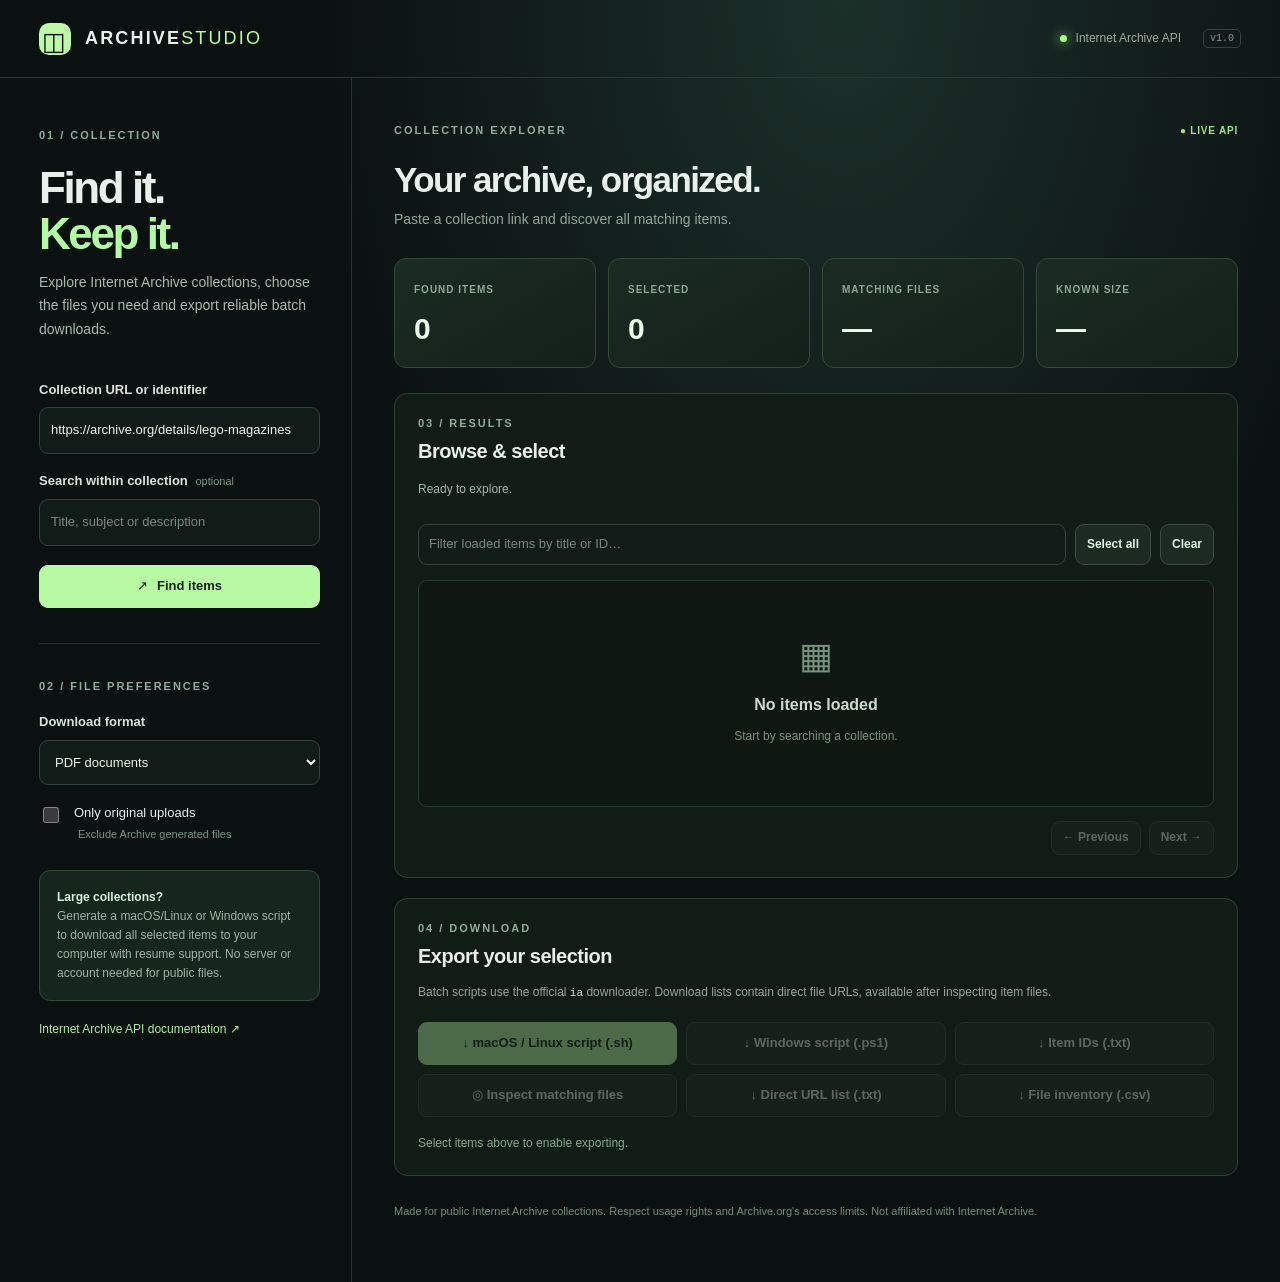
==== archive-downloader/index.html @ 4d82f28d "Add Archive Collection Studio web interface" ====
<!doctype html>
<html lang="en">
<head>
<meta charset="utf-8">
<meta name="viewport" content="width=device-width,initial-scale=1">
<meta name="color-scheme" content="dark">
<title>Archive Collection Studio</title>
<link rel="stylesheet" href="styles.css">
</head>
<body>
<div class="shell">
  <header class="topbar">
    <a class="brand" href="#" aria-label="Archive Collection Studio home"><span class="brandmark">◫</span><span>ARCHIVE<span class="brandlight">STUDIO</span></span></a>
    <div class="topright"><span class="dot"></span> Internet Archive API <span class="version">v1.0</span></div>
  </header>
  <div class="layout">
    <aside class="sidebar">
      <div class="eyebrow">01 / COLLECTION</div>
      <h1>Find it.<br><em>Keep it.</em></h1>
      <p class="intro">Explore Internet Archive collections, choose the files you need and export reliable batch downloads.</p>
      <form id="searchForm" autocomplete="off">
        <label for="collection">Collection URL or identifier</label>
        <input id="collection" type="text" spellcheck="false" value="https://archive.org/details/lego-magazines" required placeholder="https://archive.org/details/…">
        <label for="searchTerm">Search within collection <small>optional</small></label>
        <input id="searchTerm" type="text" placeholder="Title, subject or description">
        <button id="findBtn" class="btn primary full" type="submit"><span>↗</span> Find items</button>
      </form>
      <div class="rule"></div>
      <div class="eyebrow">02 / FILE PREFERENCES</div>
      <label for="format">Download format</label>
      <select id="format">
        <option value="pdf">PDF documents</option><option value="cbz">Comic book archives (CBZ)</option>
        <option value="epub">EPUB books</option><option value="zip">ZIP archives</option>
        <option value="jpg">JPG / JPEG images</option><option value="png">PNG images</option>
        <option value="mp3">MP3 audio</option><option value="all">All formats</option>
      </select>
      <label class="checkline"><input id="originalOnly" type="checkbox"><span>Only original uploads <small>Exclude Archive generated files</small></span></label>
      <div class="tip"><strong>Large collections?</strong><br>Generate a macOS/Linux or Windows script to download all selected items to your computer with resume support. No server or account needed for public files.</div>
      <a class="help" href="https://archive.org/developers/" target="_blank" rel="noopener noreferrer">Internet Archive API documentation ↗</a>
    </aside>
    <main class="main">
      <section class="overview">
        <div class="eyebrow">COLLECTION EXPLORER <span class="pulse">● LIVE API</span></div>
        <h2 id="collectionTitle">Your archive, organized.</h2>
        <p id="collectionSubtitle" class="muted">Paste a collection link and discover all matching items.</p>
        <div class="stats">
          <div class="stat"><span>FOUND ITEMS</span><strong id="foundCount">0</strong></div>
          <div class="stat"><span>SELECTED</span><strong id="selectedCount">0</strong></div>
          <div class="stat"><span>MATCHING FILES</span><strong id="fileCount">—</strong></div>
          <div class="stat"><span>KNOWN SIZE</span><strong id="sizeCount">—</strong></div>
        </div>
      </section>
      <section class="panel" aria-label="Results">
        <div class="panelhead"><div><div class="eyebrow">03 / RESULTS</div><h3>Browse & select</h3></div><button class="btn subtle" id="cancelBtn" hidden type="button">Cancel</button></div>
        <div id="status" class="status" role="status" aria-live="polite">Ready to explore.</div>
        <div id="progressWrap" class="progress" hidden><div id="progressBar"></div></div>
        <div class="toolbar">
          <input type="search" id="localFilter" placeholder="Filter loaded items by title or ID…" aria-label="Filter loaded items">
          <button id="selectAll" type="button" class="btn tiny">Select all</button>
          <button id="selectNone" type="button" class="btn tiny">Clear</button>
        </div>
        <div id="items" class="items"><div class="empty"><span>▦</span><strong>No items loaded</strong><p>Start by searching a collection.</p></div></div>
        <div class="pager"><span id="pageInfo"> </span><div><button id="prevPage" class="btn tiny" type="button" disabled>← Previous</button><button id="nextPage" class="btn tiny" type="button" disabled>Next →</button></div></div>
      </section>
      <section class="panel exportPanel">
        <div class="panelhead"><div><div class="eyebrow">04 / DOWNLOAD</div><h3>Export your selection</h3></div></div>
        <p class="muted small">Batch scripts use the official <code>ia</code> downloader. Download lists contain direct file URLs, available after inspecting item files.</p>
        <div class="actions">
          <button id="macScript" class="btn primary" disabled type="button">↓ macOS / Linux script (.sh)</button>
          <button id="windowsScript" class="btn" disabled type="button">↓ Windows script (.ps1)</button>
          <button id="itemList" class="btn" disabled type="button">↓ Item IDs (.txt)</button>
          <button id="scanBtn" class="btn" disabled type="button">◎ Inspect matching files</button>
          <button id="urlList" class="btn" disabled type="button">↓ Direct URL list (.txt)</button>
          <button id="csvBtn" class="btn" disabled type="button">↓ File inventory (.csv)</button>
        </div>
        <div class="hint" id="exportHint">Select items above to enable exporting.</div>
      </section>
      <footer>Made for public Internet Archive collections. Respect usage rights and Archive.org's access limits. Not affiliated with Internet Archive.</footer>
    </main>
  </div>
</div>
<script src="app.js" defer></script>
</body>
</html>
---- archive-downloader/styles.css ----
:root{font-family:Inter,ui-sans-serif,-apple-system,BlinkMacSystemFont,"Segoe UI",sans-serif;color:#e9efeb;background:#0b1111;font-synthesis:none;line-height:1.45}*{box-sizing:border-box}body{margin:0;background:radial-gradient(ellipse at 66% 0%,#1c302a 0,transparent 45%),#0b1111}button,input,select{font:inherit}button{cursor:pointer}button:disabled{cursor:not-allowed;opacity:.35}button:focus-visible,input:focus-visible,select:focus-visible,a:focus-visible{outline:2px solid #b5fc9c;outline-offset:3px}a{color:inherit}.shell{max-width:1560px;margin:auto}.topbar{height:78px;display:flex;align-items:center;justify-content:space-between;padding:0 39px;border-bottom:1px solid #273630}.brand{font-weight:840;font-size:18px;letter-spacing:.12em;text-decoration:none;display:flex;align-items:center;gap:14px}.brandmark{display:inline-grid;place-items:center;color:#0c1510;background:#bef9a9;border-radius:10px;width:32px;height:32px;font-size:25px}.brandlight{font-weight:370;color:#b5ff9d}.topright{display:flex;align-items:center;gap:9px;font-size:12px;color:#9bac9c}.dot{height:7px;width:7px;border-radius:50%;background:#aaff87;box-shadow:0 0 12px #aaff87}.version{font:10px ui-monospace,monospace;color:#82998c;border:1px solid #34443a;border-radius:5px;padding:3px 6px;margin-left:13px}.layout{display:grid;grid-template-columns:352px 1fr}.sidebar{border-right:1px solid #273630;padding:50px 31px 60px 39px;min-height:100vh}.eyebrow{font-size:11px;letter-spacing:.18em;font-weight:800;color:#90ad9a}.sidebar h1{font-size:44px;letter-spacing:-.055em;line-height:1.05;margin:21px 0 14px}.sidebar h1 em{font-style:normal;color:#b4f9a4}.intro{font-size:14px;color:#a9baae;line-height:1.65;margin:0 0 40px}.sidebar label:not(.checkline){display:block;color:#d8e4da;font-size:13px;margin:18px 0 8px;font-weight:620}.sidebar label small{color:#7b9382;font-size:11px;font-weight:450;margin-left:4px}.sidebar input[type=text],.sidebar select,.toolbar input{width:100%;border:1px solid #33433b;background:#111c19;color:#e9f6eb;border-radius:9px;padding:13px 11px;font-size:13px;min-width:0}.sidebar select{appearance:auto}.sidebar input::placeholder,.toolbar input::placeholder{color:#748a7d}.btn{padding:11px 14px;border:1px solid #3b4c42;background:#1d2923;color:#e1f4e5;border-radius:9px;font-size:13px;font-weight:650;min-height:43px;white-space:normal}.btn:not(:disabled):hover{border-color:#a4e49a;background:#263b2d}.btn.primary{background:#b7faa3;color:#142117;border-color:#b7faa3}.btn.primary:not(:disabled):hover{background:#cbffb8}.btn.full{width:100%;margin-top:19px;display:flex;align-items:center;justify-content:center;gap:9px}.btn.tiny{padding:7px 11px;min-height:34px;font-size:12px}.btn.subtle{background:transparent}.rule{height:1px;background:#26362c;margin:35px 0}.checkline{display:flex;gap:12px;margin:19px 0 27px;font-size:13px;align-items:flex-start}.checkline input{accent-color:#b7faa3;margin-top:3px;width:16px;height:16px}.checkline small{display:block;color:#819789;margin:4px 0 0}.tip{background:#17251f;border:1px solid #30493a;border-radius:11px;padding:17px;font-size:12px;line-height:1.6;color:#9fb4a4}.tip strong{color:#d7f4df}.help{font-size:12px;color:#afeba5;display:block;margin-top:20px;text-decoration:none}.help:hover{text-decoration:underline}.main{padding:45px 42px 35px;min-width:0}.overview .eyebrow{display:flex;justify-content:space-between;align-items:center}.pulse{font-size:10px;color:#9ce38b;letter-spacing:.08em}.overview h2{font-size:35px;letter-spacing:-.045em;line-height:1.15;margin:21px 0 9px}.muted{color:#92a699}.overview .muted{font-size:14px;margin:0}.stats{display:grid;grid-template-columns:repeat(4,minmax(0,1fr));gap:12px;margin-top:29px;margin-bottom:25px}.stat{background:linear-gradient(150deg,#1b2b23,#14201a);border:1px solid #34483a;border-radius:12px;padding:17px 19px}.stat span{font-size:10px;letter-spacing:.1em;font-weight:750;color:#8da995}.stat strong{display:block;font-size:30px;font-weight:760;letter-spacing:-.04em;margin-top:7px;color:#ecf9e9;overflow:hidden;text-overflow:ellipsis}.panel{border:1px solid #2e4035;border-radius:13px;background:#121c17;margin-bottom:20px;padding:22px 23px}.panelhead{display:flex;justify-content:space-between;gap:12px;align-items:center}.panelhead h3{font-size:20px;margin:5px 0 0;letter-spacing:-.025em}.status{min-height:28px;font-size:12px;color:#9fb8a4;margin-top:15px}.status.error{color:#ffb0a5}.status.good{color:#b4fba1}.progress{height:5px;background:#2b4233;border-radius:4px;overflow:hidden;margin:0 0 13px}.progress>div{height:100%;width:0;background:#aaf099;transition:width .2s}.toolbar{display:flex;gap:9px;margin:15px 0}.toolbar input{flex:1;padding:10px}.items{min-height:225px;max-height:590px;overflow:auto;border:1px solid #2b3c31;border-radius:9px;background:#0e1712}.empty{min-height:225px;display:flex;flex-direction:column;align-items:center;justify-content:center;color:#77927d}.empty span{font-size:36px;margin-bottom:11px}.empty strong{color:#ccdbcf}.empty p{font-size:12px}.item{display:flex;align-items:flex-start;gap:12px;padding:14px 15px;border-bottom:1px solid #24352a}.item:last-child{border:0}.item input[type=checkbox]{flex-shrink:0;width:16px;height:16px;margin-top:4px;accent-color:#b8fca4}.itemmain{min-width:0;flex:1}.itemtitle{font-size:13px;font-weight:650;line-height:1.45;overflow-wrap:anywhere}.itemid{font:11px ui-monospace,monospace;color:#789b87;margin-top:4px;overflow-wrap:anywhere}.itemmeta{font-size:11px;color:#88a38e;margin-top:6px}.itemlinks{display:flex;gap:10px;align-items:center}.itemlinks a{color:#a5e79b;font-size:12px;text-decoration:none}.itemlinks a:hover{text-decoration:underline}.filedetails{font-size:11px;color:#adc2b0;margin-top:9px}.filedetails summary{cursor:pointer;color:#addca7;overflow-wrap:anywhere}.filelinks{display:flex;flex-direction:column;gap:7px;margin-top:10px;padding-left:8px}.filelinks a{font-size:11px;color:#afe6ae;overflow-wrap:anywhere}.pager{display:flex;align-items:center;justify-content:space-between;gap:10px;margin-top:14px;color:#8daa92;font-size:12px}.pager>div{display:flex;gap:8px}.small{font-size:12px;line-height:1.65}.actions{display:grid;grid-template-columns:repeat(3,minmax(0,1fr));gap:9px;margin-top:19px}.hint{font-size:12px;color:#86a68a;margin-top:17px;line-height:1.6}.hint code,.small code{font-size:11px;color:#d0e8ce}footer{font-size:11px;color:#719078;margin:26px 0;line-height:1.7}@media(max-width:1100px){.layout{grid-template-columns:295px 1fr}.sidebar{padding:35px 23px}.main{padding:35px 23px}.actions{grid-template-columns:repeat(2,minmax(0,1fr))}.stat{padding:13px 11px}.stat strong{font-size:23px}.overview h2{font-size:30px}}@media(max-width:780px){.layout{grid-template-columns:1fr}.sidebar{min-height:auto;border-right:0;border-bottom:1px solid #273630;padding:27px 23px}.sidebar h1{font-size:36px}.intro{margin-bottom:25px}.topbar{height:65px;padding:0 22px}.main{padding:25px 17px}.stats{grid-template-columns:repeat(2,1fr)}.toolbar{flex-wrap:wrap}.toolbar input{flex-basis:100%}.actions{grid-template-columns:1fr}.overview h2{font-size:28px}.panel{padding:17px}.topright{font-size:10px}}
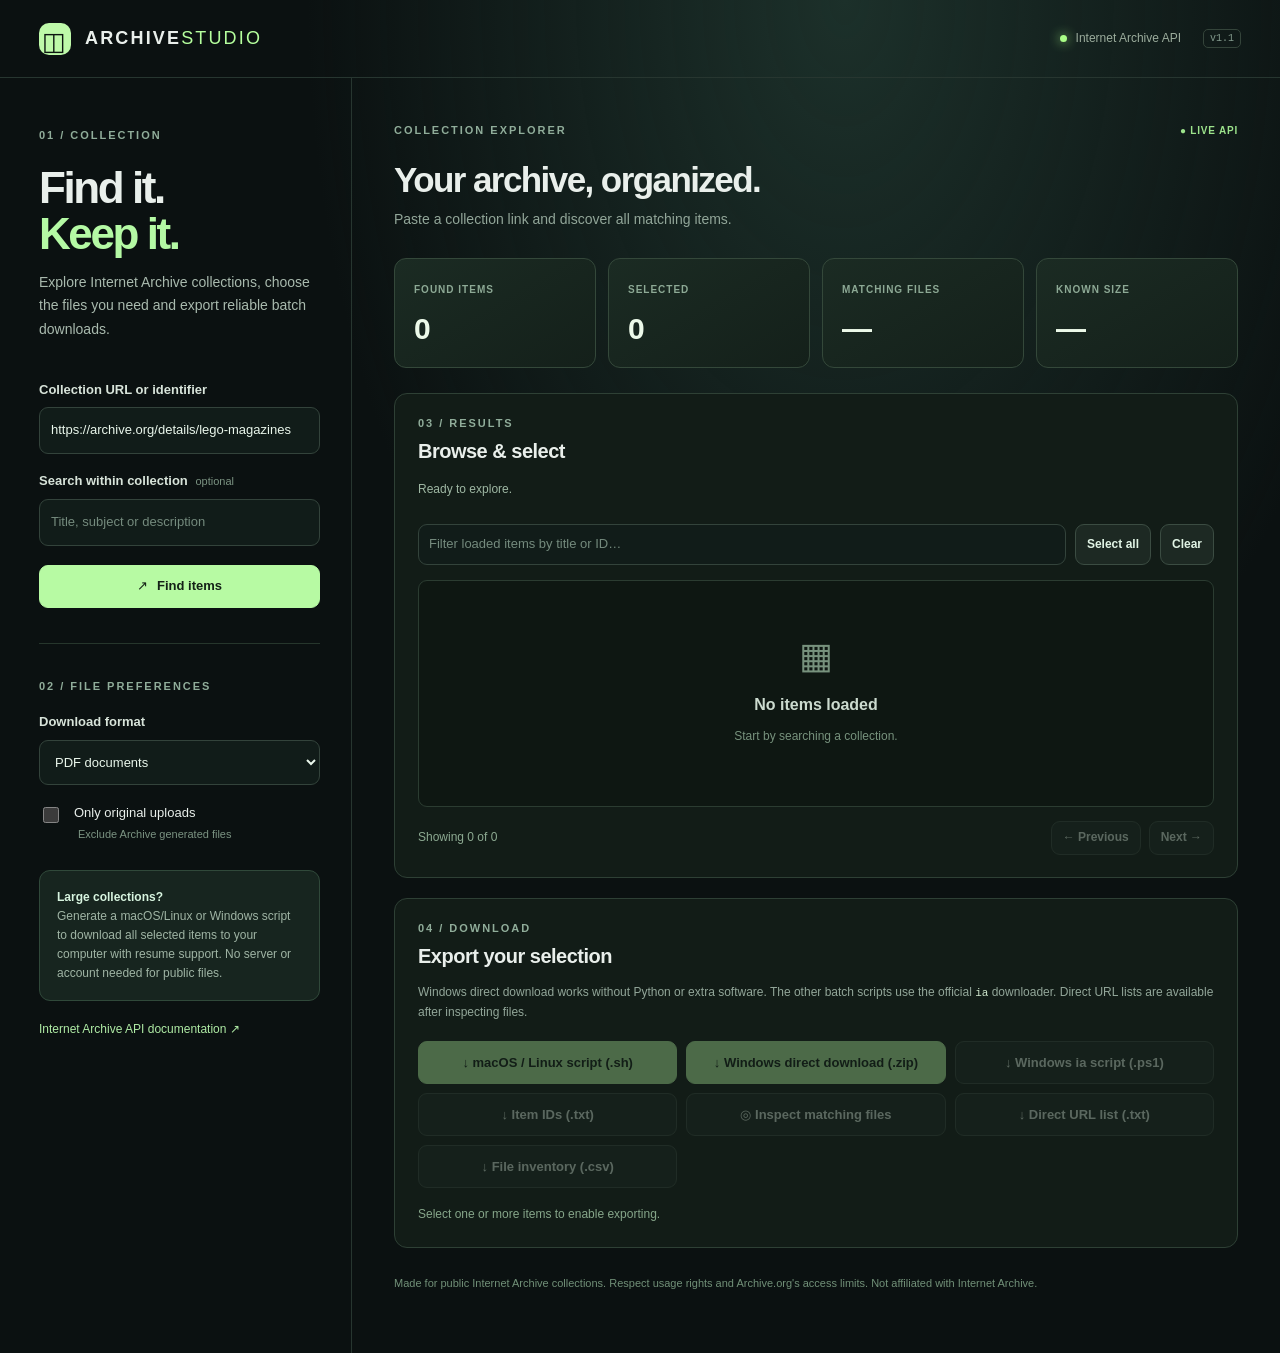
==== commit 102e94ed: "Add direct Windows download ZIP option to Archive Collection Studio" ====
--- a/archive-downloader/index.html
+++ b/archive-downloader/index.html
@@ -4,14 +4,14 @@
 <meta charset="utf-8">
 <meta name="viewport" content="width=device-width,initial-scale=1">
 <meta name="color-scheme" content="dark">
-<title>Archive Collection Studio</title>
+<title>Archive Collection Studio v1.1</title>
 <link rel="stylesheet" href="styles.css">
 </head>
 <body>
 <div class="shell">
   <header class="topbar">
     <a class="brand" href="#" aria-label="Archive Collection Studio home"><span class="brandmark">◫</span><span>ARCHIVE<span class="brandlight">STUDIO</span></span></a>
-    <div class="topright"><span class="dot"></span> Internet Archive API <span class="version">v1.0</span></div>
+    <div class="topright"><span class="dot"></span> Internet Archive API <span class="version">v1.1</span></div>
   </header>
   <div class="layout">
     <aside class="sidebar">
@@ -64,10 +64,11 @@
       </section>
       <section class="panel exportPanel">
         <div class="panelhead"><div><div class="eyebrow">04 / DOWNLOAD</div><h3>Export your selection</h3></div></div>
-        <p class="muted small">Batch scripts use the official <code>ia</code> downloader. Download lists contain direct file URLs, available after inspecting item files.</p>
+        <p class="muted small">Windows direct download works without Python or extra software. The other batch scripts use the official <code>ia</code> downloader. Direct URL lists are available after inspecting files.</p>
         <div class="actions">
           <button id="macScript" class="btn primary" disabled type="button">↓ macOS / Linux script (.sh)</button>
-          <button id="windowsScript" class="btn" disabled type="button">↓ Windows script (.ps1)</button>
+          <button id="windowsDirectZip" class="btn primary" disabled type="button">↓ Windows direct download (.zip)</button>
+          <button id="windowsScript" class="btn" disabled type="button">↓ Windows ia script (.ps1)</button>
           <button id="itemList" class="btn" disabled type="button">↓ Item IDs (.txt)</button>
           <button id="scanBtn" class="btn" disabled type="button">◎ Inspect matching files</button>
           <button id="urlList" class="btn" disabled type="button">↓ Direct URL list (.txt)</button>
@@ -80,5 +81,6 @@
   </div>
 </div>
 <script src="app.js" defer></script>
+<script src="direct-windows.js" defer></script>
 </body>
 </html>
